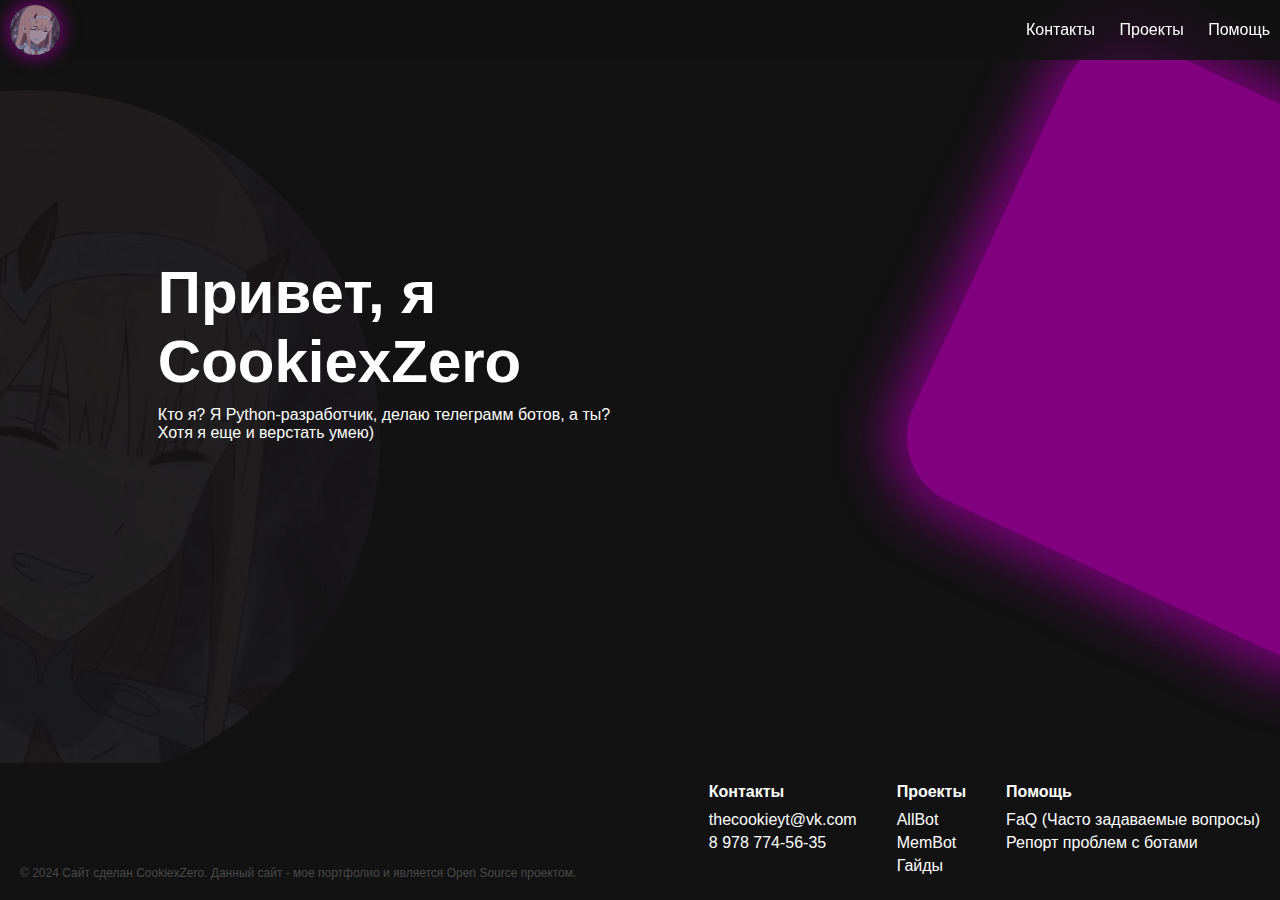
==== index.html @ 5007c191 "first commit" ====
<!DOCTYPE html>
<html lang="ru">
<head>
    <meta charset="UTF-8">
    <meta name="viewport" content="width=device-width, initial-scale=1.0">
    <title>Приветики) Давай знакомиться <3</title>
    <!-- линки файлов хз -->
    <link rel="stylesheet" href="style.css">
    <link rel="stylesheet" href="script.js">
</head>
<body>
    <!-- типо хеадер -->
    <header>
        <img src="img/avatar.jpg" alt="Аватарка" class="avatar">
        <nav>
            <a href="#link1">Контакты</a>
            <a href="#link2">Проекты</a>
            <a href="#link3">Помощь</a>
        </nav>
    </header>
    <div class="content">
        <img src="img/avatar.jpg" alt="Аватарка 2" class="rotated-avatar">

        <div class="text-container">
            <p class="title">Привет, я <br>CookiexZero</p>
            <p class="description">Кто я? Я Python-разработчик, делаю телеграмм ботов, а ты? <br>Хотя я еще и верстать умею)</p>
        </div>
    

        <div class="rotated-square"></div>

<!-- Новый блок со звездой и текстом
<div class="star-container">
    <div class="rotated-star"></div>
    <div class="text-container-star">
        <h2 class="title-star">Заголовок звезды</h2>
        <p class="description-star">Описание звездочки с аналогичным функционалом.</p>
    </div>
</div> -->


    </div>
    <footer>
        <div class="footer-content">
            <div class="footer-section">
                <h4>Контакты</h4>
                <ul>
                    <li><a href="mailto:thecookieyt@vk.com">thecookieyt@vk.com</a></li>
                    <li><a href="tel:+79787745635">8 978 774-56-35</a></li>
                </ul>
            </div>
            <div class="footer-section">
                <h4>Проекты</h4>
                <ul>
                    <li><a href="#">AllBot</a></li>
                    <li><a href="#">MemBot</a></li>
                    <li><a href="#">Гайды</a></li>
                </ul>
            </div>
            <div class="footer-section">
                <h4>Помощь</h4>
                <ul>
                    <li><a href="#">FaQ (Часто задаваемые вопросы)</a></li>
                    <li><a href="#">Репорт проблем с ботами</a></li>
                </ul>
            </div>
        </div>
        <div class="footer-description">
            <p>© 2024 Сайт сделан CookiexZero. Данный сайт - мое портфолио и является Open Source проектом.</p>
        </div>
    </footer>
    
</body>
</html>
---- style.css ----
* {
    margin: 0;
    padding: 0;
    box-sizing: border-box;
}

body {
    font-family: 'Segoe UI', Tahoma, Geneva, Verdana, sans-serif;
    background-color: #121212;
    color: #ffffff;
    overflow-x: hidden;
    display: flex;
    flex-direction: column;
    min-height: 100vh; /* Ensure body takes up full viewport height */
}

header {
    font-family: 'Segoe UI', Tahoma, Geneva, Verdana, sans-serif;
    display: flex;
    justify-content: space-between;
    align-items: center;
    padding: 10px; /* Reduced padding */
    background-color: rgba(18, 18, 18, 0.8);
    position: fixed;
    top: 0;
    left: 0;
    width: 100%;
    height: 60px;
    z-index: 1000;
    backdrop-filter: blur(5px); /* Applied blur to header */
    -webkit-backdrop-filter: blur(5px);
}

.avatar {
    width: 50px;
    height: 50px;
    border-radius: 50%;
    box-shadow: 0 0 15px 5px rgba(128, 0, 128, 0.7);
    transition: transform 0.3s ease;
}

.avatar:hover {
    transform: scale(1.1);
}

nav a {
    margin-left: 20px;
    text-decoration: none;
    color: #ffffff; /* Цвет ссылок */
    font-size: 16px;
}

/* Убираем изменение цвета при наведении */
nav a:hover {
    color: #ffffff; /* Цвет при наведении */
}

/* Убираем фиолетовый цвет для посещённых ссылок */
nav a:visited {
    color: #ffffff; /* Цвет для посещённых ссылок */
}

.rotated-square {
    width: 500px;
    height: 500px;
    background-color: #800080;
    border-radius: 70px;
    position: absolute;
    top: 350px;
    left: 95%;
    transform: translate(-50%, -50%) rotate(25deg);
    box-shadow: 0 0 50px 20px rgba(128, 0, 128, 0.9);
}

.rotated-avatar {
    width: 700px;
    height: 700px;
    border-radius: 50%;
    position: absolute;
    top: 10%;
    left: -25%;
    opacity: 0.1;
    transition: opacity 0.3s ease;
    color: black; /* This doesn't visually do anything since it's a background element */
}

.rotated-avatar:hover {
    opacity: 0.3;
}

.text-container {
    font-family: 'Segoe UI', Tahoma, Geneva, Verdana, sans-serif;
    position: absolute;
    top: 350px;
    left: 30%;
    transform: translate(-50%, -50%);
    text-align: left;
}

.title {
    font-family: 'Segoe UI', Tahoma, Geneva, Verdana, sans-serif;
    font-size: 60px;
    font-weight: 800;
    margin-bottom: 10px;
}

.description {
    font-size: 16px;
}


.content {
    flex: 1;
    padding-top: 60px; /* Space for fixed header */
    padding-bottom: 80px; /* Space for fixed footer */ 
    text-align: left; /* Consistent text alignment */
}


footer {
    background-color: #121212;
    color: #ffffff;
    padding: 20px;
    position: fixed;
    bottom: 0;
    left: 0;
    width: 100%;
    display: flex;
    justify-content: space-between; /* Оставляем это для колонки справа */
    align-items: flex-end; /* Центрируем элементы по вертикали */
    z-index: 1000;
}

.footer-content {
    display: flex;
    justify-content: flex-end; /* Перемещаем колонки вправо */
    flex-grow: 1; /* Позволяем колонкам занимать доступное пространство */
}

.footer-section {
    margin-left: 40px;
}

.footer-section a {
    text-decoration: none; /* Убираем подчеркивание */
    color: #ffffff; /* Цвет ссылок */
}

/* Убираем фиолетовый цвет для посещённых ссылок в футере */
.footer-section a:visited {
    color: #ffffff; /* Цвет для посещённых ссылок */
}

/* Убираем изменение цвета при наведении на ссылки в футере */
.footer-section a:hover {
    color: #ffffff; /* Цвет при наведении */
}

.footer-section h4 {
    font-family: 'Segoe UI', Tahoma, Geneva, Verdana, sans-serif;
    margin-bottom: 10px;
}

.footer-section ul {
    list-style: none;
    padding: 0;
}

.footer-section li {
    margin: 5px 0;
}

.footer-description {
    font-family: 'Segoe UI', Tahoma, Geneva, Verdana, sans-serif;
    margin-top: 20px;
    font-size: 12px;
    text-align: left; /* Выровнять текст влево */
    color: #494949;
    position: absolute; /* Фиксируем позицию описания */
    bottom: 20px; /* Отступ снизу */
    left: 20px; /* Отступ слева */
}

/* .star-container {
    position: relative;
    display: flex;
    align-items: center;
    margin-top: 50px; /* Отступ сверху для разделения */
}

.rotated-star {
    width: 150px; /* Установите размер звезды */
    height: 150px; /* Установите размер звезды */
    background-color: #800080; /* Фиолетовый цвет звезды */
    clip-path: polygon(50% 0%, 61% 35%, 98% 35%, 68% 57%, 79% 91%, 50% 70%, 21% 91%, 32% 57%, 2% 35%, 39% 35%);
    position: absolute;
    left: 20%; /* Положение звезды слева */
    transform: rotate(-15deg); /* Наклон звезды */
    box-shadow: 0 0 50px 20px rgba(128, 0, 128, 0.7); /* Фиолетовая тень */
    transition: transform 0.3s ease; /* Плавное увеличение */
}

.rotated-star:hover {
    transform: scale(1.1) rotate(-15deg); /* Увеличение звезды при наведении */
}

.text-container-star {
    margin-left: 200px; /* Отступ для текста справа */
    text-align: left;
}

.title-star {
    font-family: 'Segoe UI', Tahoma, Geneva, Verdana, sans-serif;
    font-size: 40px; /* Размер заголовка */
    font-weight: 800;
    margin-bottom: 10px;
}

.description-star {
    font-size: 16px; /* Размер описания */
} */
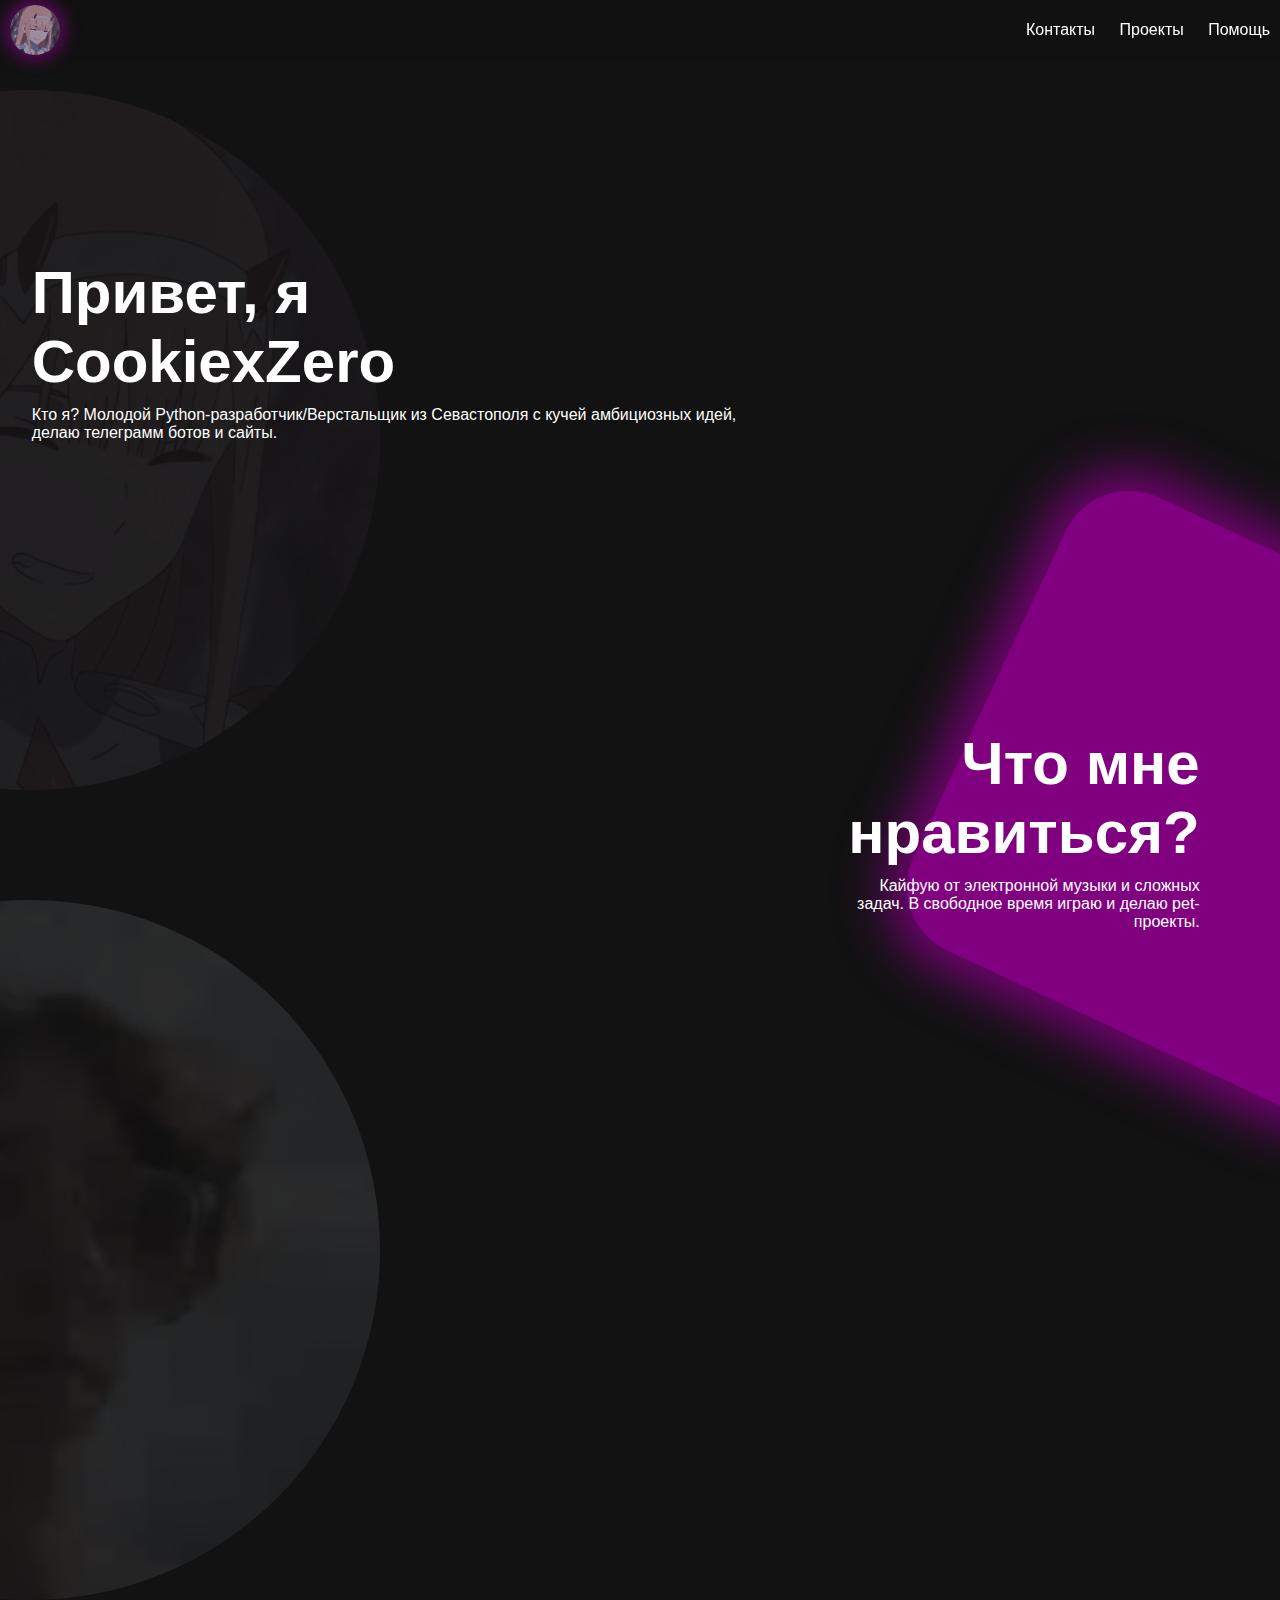
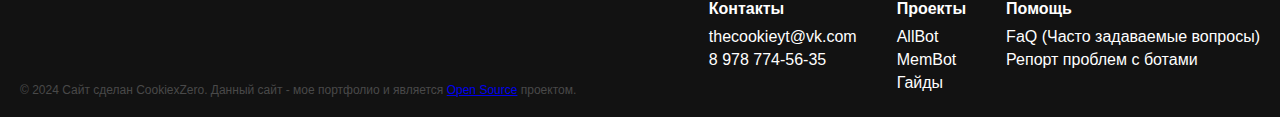
==== commit 26519474: "куча всего + теперь код похож на говно" ====
--- a/index.html
+++ b/index.html
@@ -19,26 +19,25 @@
         </nav>
     </header>
     <div class="content">
-        <img src="img/avatar.jpg" alt="Аватарка 2" class="rotated-avatar">
-
+        <img src="img/avatar.jpg" alt="аватар" class="rotated-avatar">
+        <!-- <img src="img/avatar.jpg" alt="Аватарка 2" class="rotated-avatar rotated-avatar2"> -->
         <div class="text-container">
             <p class="title">Привет, я <br>CookiexZero</p>
-            <p class="description">Кто я? Я Python-разработчик, делаю телеграмм ботов, а ты? <br>Хотя я еще и верстать умею)</p>
+            <p class="description">Кто я? Молодой Python-разработчик/Верстальщик из Севастополя с кучей амбициозных идей, <br>делаю телеграмм ботов и сайты.</p>
         </div>
     
 
         <div class="rotated-square"></div>
-
-<!-- Новый блок со звездой и текстом
-<div class="star-container">
-    <div class="rotated-star"></div>
-    <div class="text-container-star">
-        <h2 class="title-star">Заголовок звезды</h2>
-        <p class="description-star">Описание звездочки с аналогичным функционалом.</p>
+        
     </div>
-</div> -->
-
-
+    <div class="content2">
+    <div class="star-container">
+        <img src="img/photo2.JPG" alt="аватар тг" class="rotated-avatar rotated-avatar2">
+      <div class="text-container-star">
+          <h2 class="title-star">Что мне нравиться?</h2>
+          <p class="description-star">Кайфую от электронной музыки и сложных задач. В свободное время играю и делаю pet-проекты.</p>
+      </div>
+    </div>
     </div>
     <footer>
         <div class="footer-content">
@@ -66,7 +65,7 @@
             </div>
         </div>
         <div class="footer-description">
-            <p>© 2024 Сайт сделан CookiexZero. Данный сайт - мое портфолио и является Open Source проектом.</p>
+            <p>© 2024 Сайт сделан CookiexZero. Данный сайт - мое портфолио и является <a href="https://github.com/CookiexZero/cookiexzeromainsite">Open Source</a> проектом.</p>
         </div>
     </footer>
     
--- a/style.css
+++ b/style.css
@@ -66,7 +66,7 @@
     background-color: #800080;
     border-radius: 70px;
     position: absolute;
-    top: 350px;
+    top: 800px;
     left: 95%;
     transform: translate(-50%, -50%) rotate(25deg);
     box-shadow: 0 0 50px 20px rgba(128, 0, 128, 0.9);
@@ -118,10 +118,10 @@
 
 
 footer {
-    background-color: #121212;
+    /* background-color: #121212; */
     color: #ffffff;
     padding: 20px;
-    position: fixed;
+    position: relative;
     bottom: 0;
     left: 0;
     width: 100%;
@@ -181,41 +181,46 @@
     left: 20px; /* Отступ слева */
 }
 
-/* .star-container {
+.footer-description a:visited {
+    color: #494949;
+}
+
+.star-container {
     position: relative;
     display: flex;
     align-items: center;
     margin-top: 50px; /* Отступ сверху для разделения */
 }
 
-.rotated-star {
-    width: 150px; /* Установите размер звезды */
-    height: 150px; /* Установите размер звезды */
-    background-color: #800080; /* Фиолетовый цвет звезды */
-    clip-path: polygon(50% 0%, 61% 35%, 98% 35%, 68% 57%, 79% 91%, 50% 70%, 21% 91%, 32% 57%, 2% 35%, 39% 35%);
-    position: absolute;
-    left: 20%; /* Положение звезды слева */
-    transform: rotate(-15deg); /* Наклон звезды */
-    box-shadow: 0 0 50px 20px rgba(128, 0, 128, 0.7); /* Фиолетовая тень */
-    transition: transform 0.3s ease; /* Плавное увеличение */
-}
-
-.rotated-star:hover {
-    transform: scale(1.1) rotate(-15deg); /* Увеличение звезды при наведении */
-}
-
 .text-container-star {
-    margin-left: 200px; /* Отступ для текста справа */
-    text-align: left;
+    font-family: 'Segoe UI', Tahoma, Geneva, Verdana, sans-serif;
+    position: absolute;
+    top: 30px;
+    left: 80%;
+    transform: translate(-50%, -50%);
+    text-align: right;
 }
 
 .title-star {
     font-family: 'Segoe UI', Tahoma, Geneva, Verdana, sans-serif;
-    font-size: 40px; /* Размер заголовка */
+    font-size: 60px; /* Размер заголовка */
     font-weight: 800;
     margin-bottom: 10px;
 }
 
 .description-star {
     font-size: 16px; /* Размер описания */
-} */
+}
+.content2 {
+    flex: 1;
+    padding-top: 60px; /* Space for fixed header */
+    padding-bottom: 80px; /* Space for fixed footer */ 
+    text-align: left; /* Consistent text alignment */
+    margin-top: 550px;
+}
+.rotated-avatar2 {
+    /* margin-top: 300px; */
+    position: relative;
+    top: 100px;
+}
+
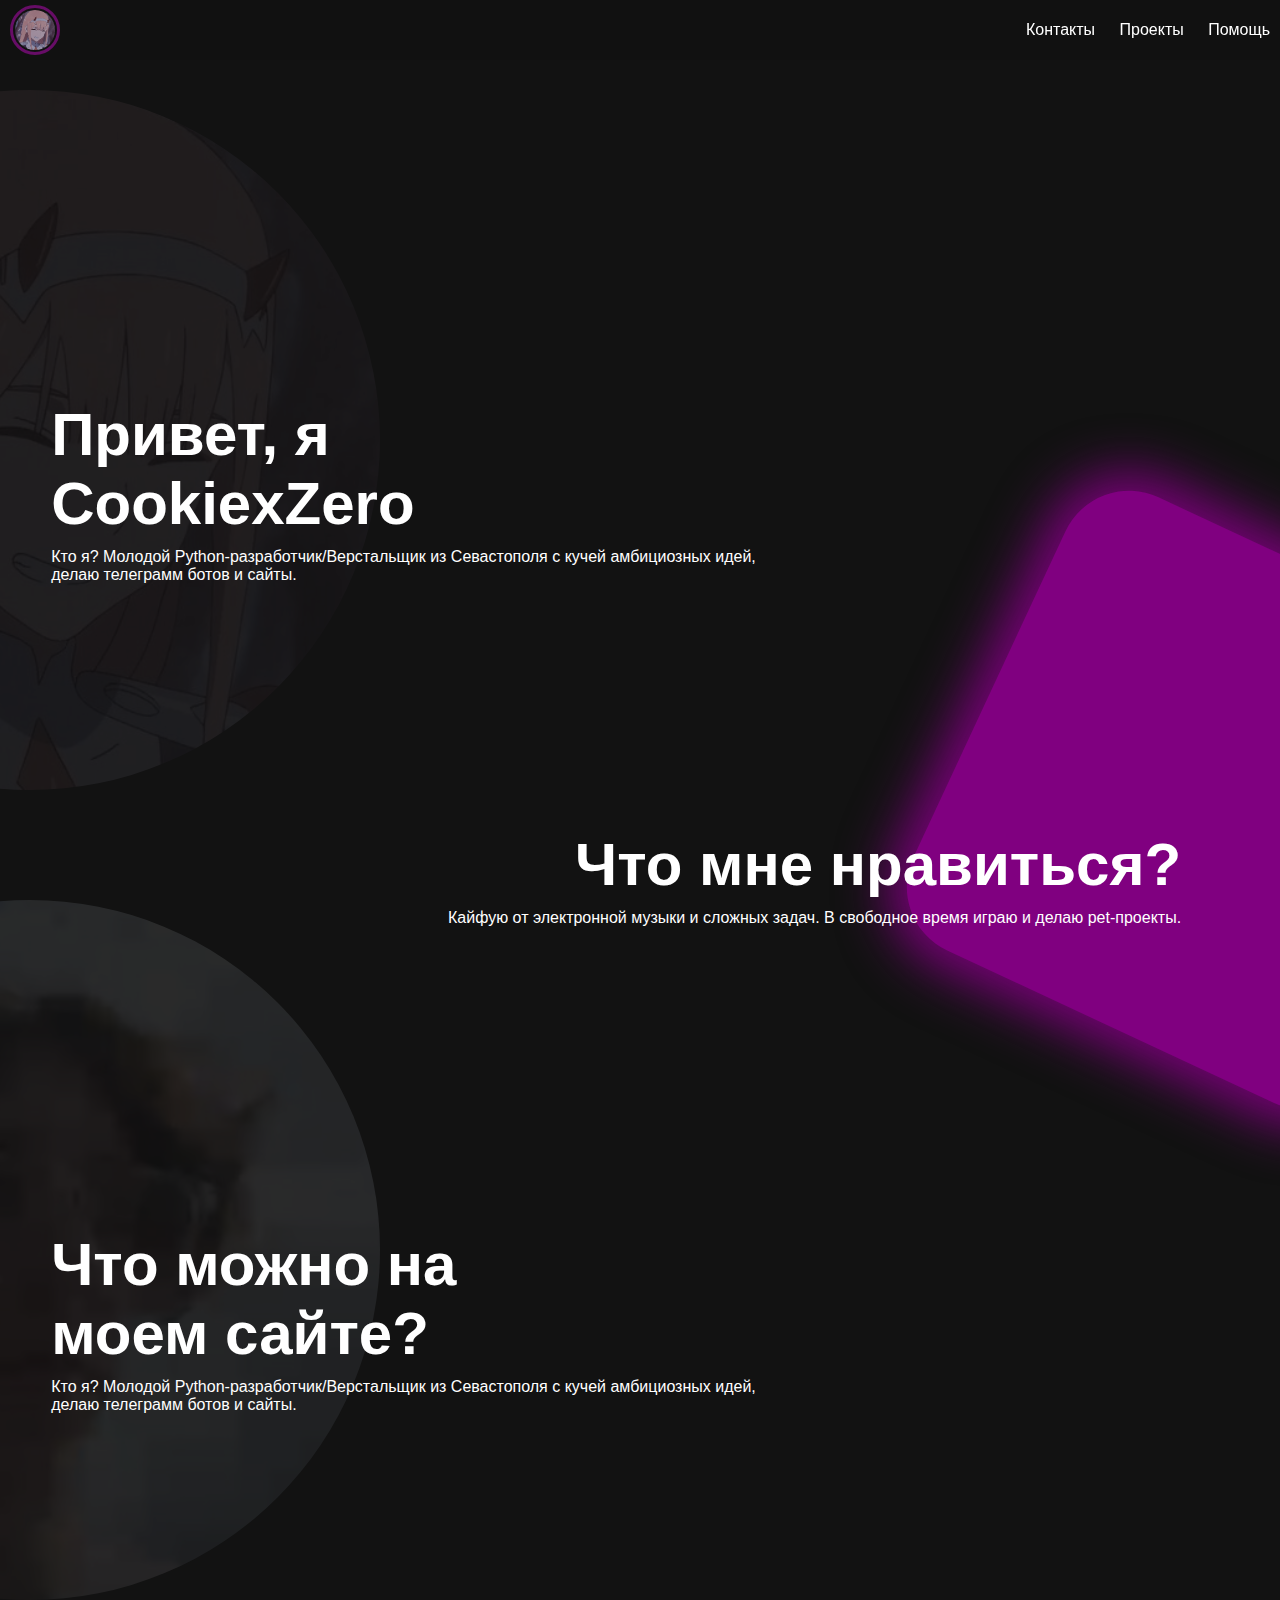
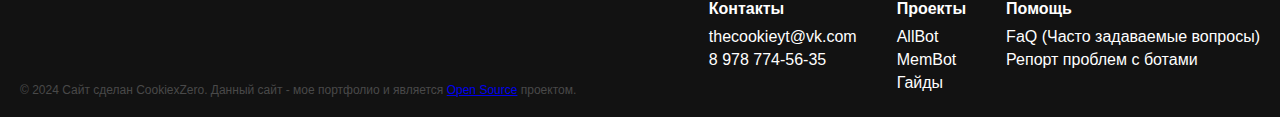
==== commit fb219db0: "промежуток для отката" ====
--- a/index.html
+++ b/index.html
@@ -20,10 +20,11 @@
     </header>
     <div class="content">
         <img src="img/avatar.jpg" alt="аватар" class="rotated-avatar">
-        <!-- <img src="img/avatar.jpg" alt="Аватарка 2" class="rotated-avatar rotated-avatar2"> -->
+        <div class="container1">
         <div class="text-container">
             <p class="title">Привет, я <br>CookiexZero</p>
             <p class="description">Кто я? Молодой Python-разработчик/Верстальщик из Севастополя с кучей амбициозных идей, <br>делаю телеграмм ботов и сайты.</p>
+        </div>
         </div>
     
 
@@ -36,6 +37,10 @@
       <div class="text-container-star">
           <h2 class="title-star">Что мне нравиться?</h2>
           <p class="description-star">Кайфую от электронной музыки и сложных задач. В свободное время играю и делаю pet-проекты.</p>
+      </div>
+      <div class="text3 text-container">
+        <p class="title">Что можно на <br>моем сайте?</p>
+            <p class="description">Кто я? Молодой Python-разработчик/Верстальщик из Севастополя с кучей амбициозных идей, <br>делаю телеграмм ботов и сайты.</p>
       </div>
     </div>
     </div>
@@ -65,7 +70,7 @@
             </div>
         </div>
         <div class="footer-description">
-            <p>© 2024 Сайт сделан CookiexZero. Данный сайт - мое портфолио и является <a href="https://github.com/CookiexZero/cookiexzeromainsite">Open Source</a> проектом.</p>
+            <p>© 2024 Сайт сделан CookiexZero. Данный сайт - мое портфолио и является <a href="https://github.com/CookiexZero/cookiexzeromainsite" target="_blank">Open Source</a> проектом.</p>
         </div>
     </footer>
     
--- a/style.css
+++ b/style.css
@@ -35,9 +35,12 @@
     width: 50px;
     height: 50px;
     border-radius: 50%;
-    box-shadow: 0 0 15px 5px rgba(128, 0, 128, 0.7);
     transition: transform 0.3s ease;
-}
+    position: relative;
+    border: 3px solid rgba(139, 12, 139, 0.7); /* Фиолетовая обводка вокруг аватарки */
+    padding: 2px; /* Отступ между аватаркой и обводкой */
+}
+
 
 .avatar:hover {
     transform: scale(1.1);
@@ -91,10 +94,11 @@
 .text-container {
     font-family: 'Segoe UI', Tahoma, Geneva, Verdana, sans-serif;
     position: absolute;
-    top: 350px;
-    left: 30%;
-    transform: translate(-50%, -50%);
+    top: 400px;
+    /* left: 30%; */
+    /* transform: translate(-50%, -50%); */
     text-align: left;
+    margin-left: 4%;
 }
 
 .title {
@@ -196,8 +200,8 @@
     font-family: 'Segoe UI', Tahoma, Geneva, Verdana, sans-serif;
     position: absolute;
     top: 30px;
-    left: 80%;
-    transform: translate(-50%, -50%);
+    left: 35%;
+    /* transform: translate(-50%, -50%); */
     text-align: right;
 }
 
@@ -224,3 +228,6 @@
     top: 100px;
 }
 
+.text3 {
+    top: 430px;
+}
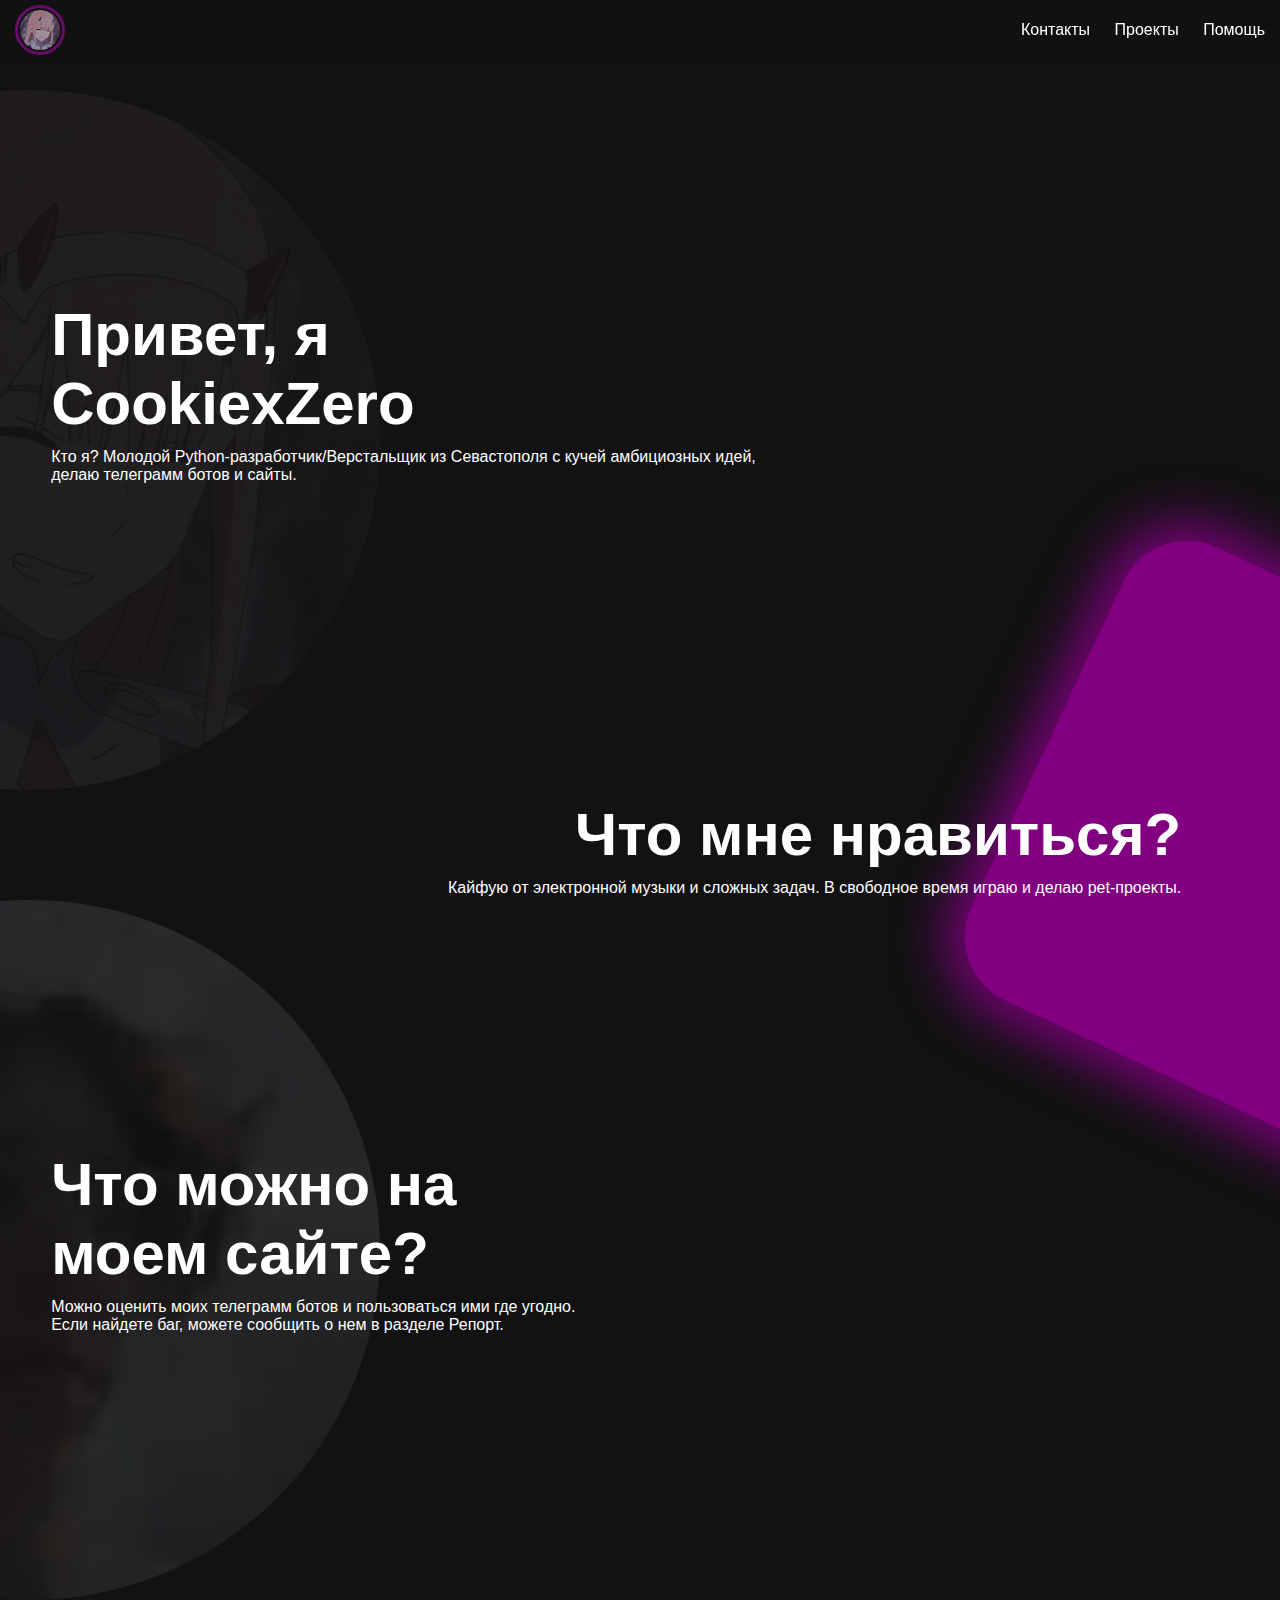
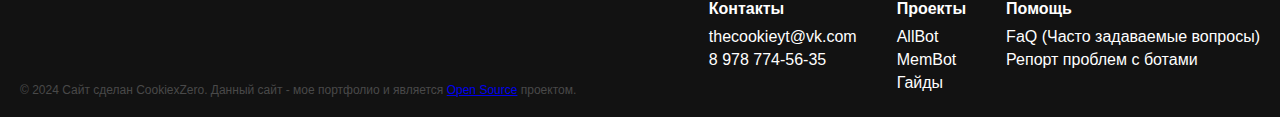
==== commit 3c208c13: "эщкере все кайфц" ====
--- a/index.html
+++ b/index.html
@@ -34,15 +34,16 @@
     <div class="content2">
     <div class="star-container">
         <img src="img/photo2.JPG" alt="аватар тг" class="rotated-avatar rotated-avatar2">
-      <div class="text-container-star">
+    </div>  
+        <div class="text-container-star">
           <h2 class="title-star">Что мне нравиться?</h2>
           <p class="description-star">Кайфую от электронной музыки и сложных задач. В свободное время играю и делаю pet-проекты.</p>
       </div>
       <div class="text3 text-container">
         <p class="title">Что можно на <br>моем сайте?</p>
-            <p class="description">Кто я? Молодой Python-разработчик/Верстальщик из Севастополя с кучей амбициозных идей, <br>делаю телеграмм ботов и сайты.</p>
+            <p class="description">Можно оценить моих телеграмм ботов и пользоваться ими где угодно. <br>Если найдете баг, можете сообщить о нем в разделе Репорт.</p>
       </div>
-    </div>
+    
     </div>
     <footer>
         <div class="footer-content">
--- a/style.css
+++ b/style.css
@@ -19,7 +19,7 @@
     display: flex;
     justify-content: space-between;
     align-items: center;
-    padding: 10px; /* Reduced padding */
+    padding: 15px; /* Reduced padding */
     background-color: rgba(18, 18, 18, 0.8);
     position: fixed;
     top: 0;
@@ -27,8 +27,7 @@
     width: 100%;
     height: 60px;
     z-index: 1000;
-    backdrop-filter: blur(5px); /* Applied blur to header */
-    -webkit-backdrop-filter: blur(5px);
+    backdrop-filter: blur(6px); /* Applied blur to header */
 }
 
 .avatar {
@@ -69,10 +68,15 @@
     background-color: #800080;
     border-radius: 70px;
     position: absolute;
-    top: 800px;
-    left: 95%;
-    transform: translate(-50%, -50%) rotate(25deg);
+    top: 600px;
+    left: 80%;
+    transform: rotate(25deg);
+    transition: transform 0.3s ease;
     box-shadow: 0 0 50px 20px rgba(128, 0, 128, 0.9);
+}
+
+.rotated-square:hover {
+    transform: rotate(30deg);
 }
 
 .rotated-avatar {
@@ -94,7 +98,7 @@
 .text-container {
     font-family: 'Segoe UI', Tahoma, Geneva, Verdana, sans-serif;
     position: absolute;
-    top: 400px;
+    top: 300px;
     /* left: 30%; */
     /* transform: translate(-50%, -50%); */
     text-align: left;
@@ -190,7 +194,7 @@
 }
 
 .star-container {
-    position: relative;
+    /* position: relative; */
     display: flex;
     align-items: center;
     margin-top: 50px; /* Отступ сверху для разделения */
@@ -199,10 +203,11 @@
 .text-container-star {
     font-family: 'Segoe UI', Tahoma, Geneva, Verdana, sans-serif;
     position: absolute;
-    top: 30px;
+    top: 800px;
     left: 35%;
     /* transform: translate(-50%, -50%); */
     text-align: right;
+    margin-right: 4%;
 }
 
 .title-star {
@@ -229,5 +234,5 @@
 }
 
 .text3 {
-    top: 430px;
-}
+    top: 1150px;
+}
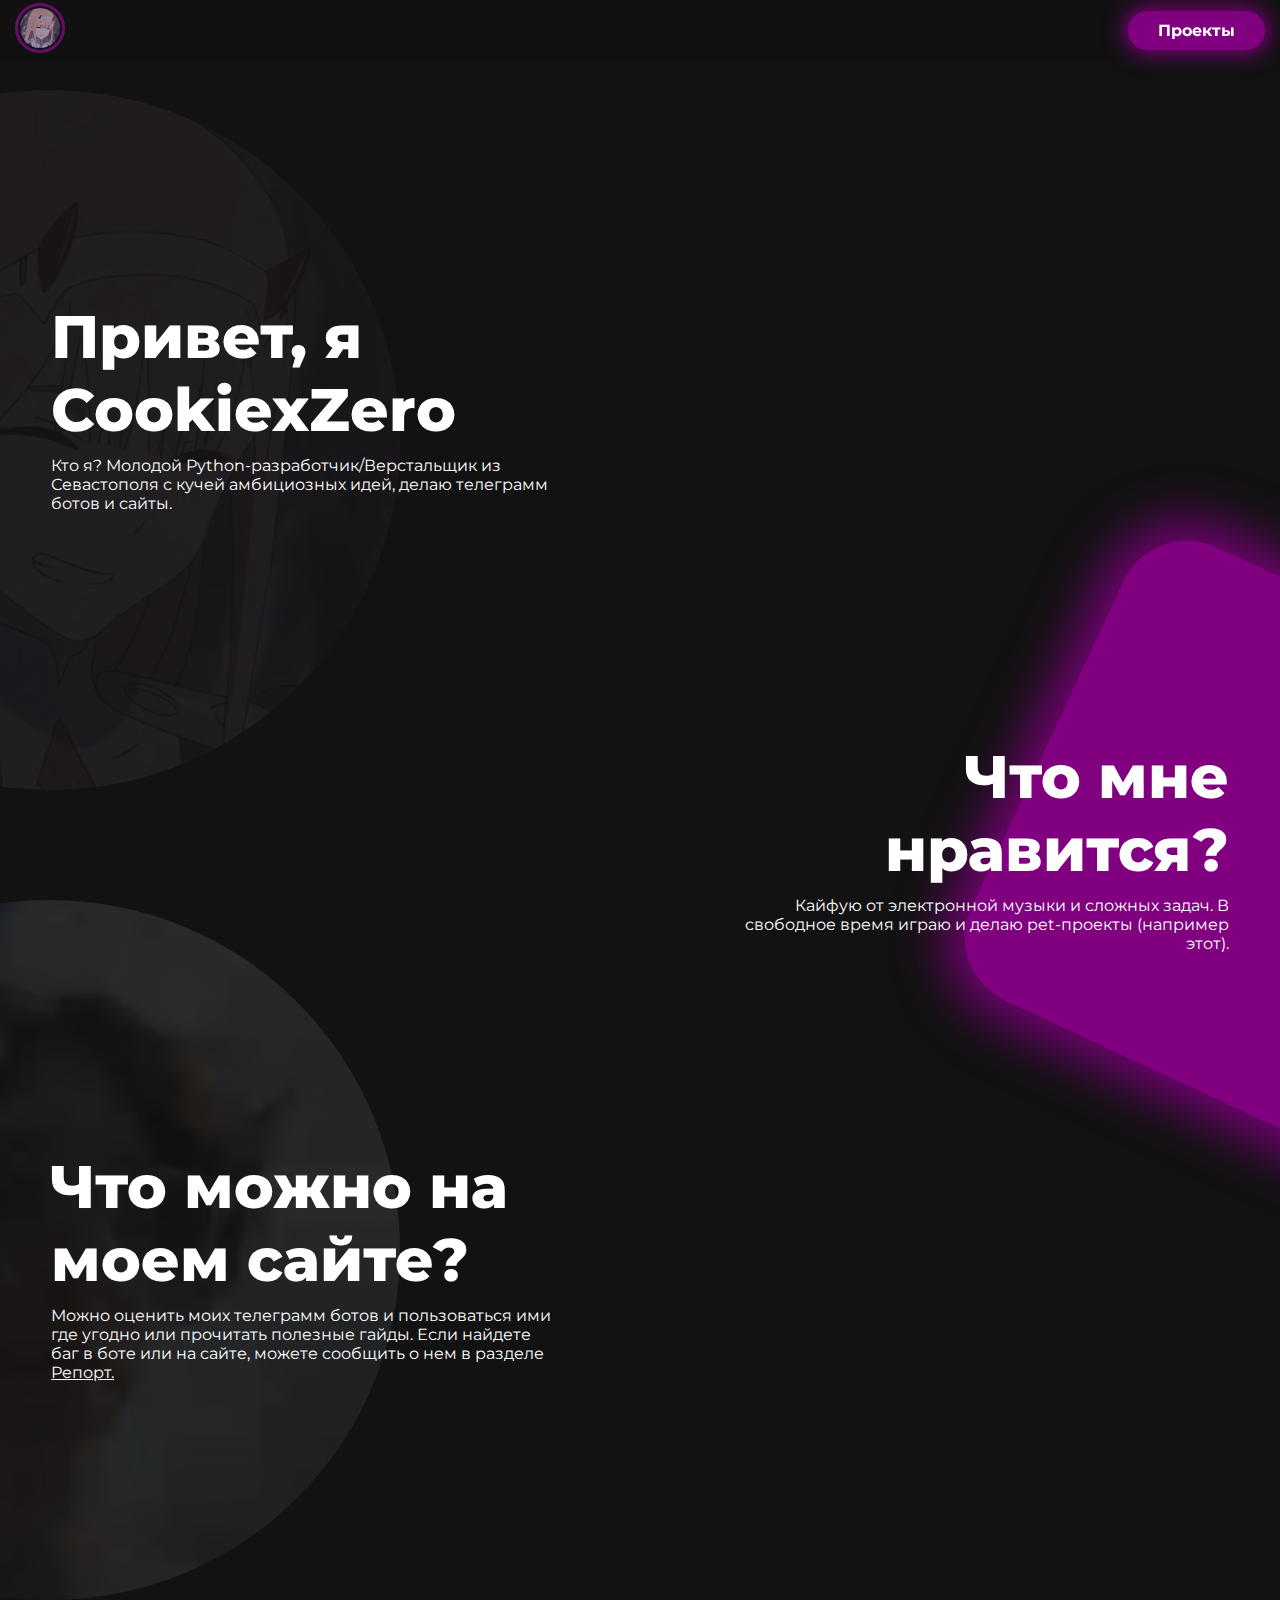
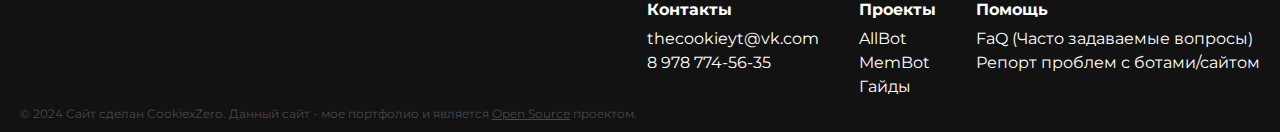
==== commit 56b27b86: "изменение струкруты сайта под хостинг, попытка создать моб версию, мелкие исправления" ====
--- a/index.html
+++ b/index.html
@@ -1,79 +1,19 @@
 <!DOCTYPE html>
 <html lang="ru">
 <head>
+    <meta http-equiv="refresh" content="0;url=/main/main.html">
     <meta charset="UTF-8">
     <meta name="viewport" content="width=device-width, initial-scale=1.0">
     <title>Приветики) Давай знакомиться <3</title>
-    <!-- линки файлов хз -->
-    <link rel="stylesheet" href="style.css">
-    <link rel="stylesheet" href="script.js">
+    <!-- линки хз -->
+    <link rel="icon" href="/img/favicon.ico">
+    <link rel="stylesheet" href="/css/style.css">
+    <link rel="preconnect" href="https://fonts.googleapis.com">
+    <link rel="preconnect" href="https://fonts.gstatic.com" crossorigin>
+    <link href="https://fonts.googleapis.com/css2?family=Montserrat:ital,wght@0,100..900;1,100..900&display=swap" rel="stylesheet">
 </head>
 <body>
-    <!-- типо хеадер -->
-    <header>
-        <img src="img/avatar.jpg" alt="Аватарка" class="avatar">
-        <nav>
-            <a href="#link1">Контакты</a>
-            <a href="#link2">Проекты</a>
-            <a href="#link3">Помощь</a>
-        </nav>
-    </header>
-    <div class="content">
-        <img src="img/avatar.jpg" alt="аватар" class="rotated-avatar">
-        <div class="container1">
-        <div class="text-container">
-            <p class="title">Привет, я <br>CookiexZero</p>
-            <p class="description">Кто я? Молодой Python-разработчик/Верстальщик из Севастополя с кучей амбициозных идей, <br>делаю телеграмм ботов и сайты.</p>
-        </div>
-        </div>
-    
-
-        <div class="rotated-square"></div>
-        
-    </div>
-    <div class="content2">
-    <div class="star-container">
-        <img src="img/photo2.JPG" alt="аватар тг" class="rotated-avatar rotated-avatar2">
-    </div>  
-        <div class="text-container-star">
-          <h2 class="title-star">Что мне нравиться?</h2>
-          <p class="description-star">Кайфую от электронной музыки и сложных задач. В свободное время играю и делаю pet-проекты.</p>
-      </div>
-      <div class="text3 text-container">
-        <p class="title">Что можно на <br>моем сайте?</p>
-            <p class="description">Можно оценить моих телеграмм ботов и пользоваться ими где угодно. <br>Если найдете баг, можете сообщить о нем в разделе Репорт.</p>
-      </div>
-    
-    </div>
-    <footer>
-        <div class="footer-content">
-            <div class="footer-section">
-                <h4>Контакты</h4>
-                <ul>
-                    <li><a href="mailto:thecookieyt@vk.com">thecookieyt@vk.com</a></li>
-                    <li><a href="tel:+79787745635">8 978 774-56-35</a></li>
-                </ul>
-            </div>
-            <div class="footer-section">
-                <h4>Проекты</h4>
-                <ul>
-                    <li><a href="#">AllBot</a></li>
-                    <li><a href="#">MemBot</a></li>
-                    <li><a href="#">Гайды</a></li>
-                </ul>
-            </div>
-            <div class="footer-section">
-                <h4>Помощь</h4>
-                <ul>
-                    <li><a href="#">FaQ (Часто задаваемые вопросы)</a></li>
-                    <li><a href="#">Репорт проблем с ботами</a></li>
-                </ul>
-            </div>
-        </div>
-        <div class="footer-description">
-            <p>© 2024 Сайт сделан CookiexZero. Данный сайт - мое портфолио и является <a href="https://github.com/CookiexZero/cookiexzeromainsite" target="_blank">Open Source</a> проектом.</p>
-        </div>
-    </footer>
-    
+<!-- js конектим))) -->
+    <script src="/js/script.js"></script>
 </body>
 </html>--- a/css/style.css
+++ b/css/style.css
@@ -0,0 +1,277 @@
+/* @import url('https://fonts.googleapis.com/css2?family=Montserrat:ital,wght@0,100..900;1,100..900&display=swap'); */
+
+* {
+    margin: 0;
+    padding: 0;
+    box-sizing: border-box;
+}
+
+body {
+    font-family: Montserrat, sans-serif;
+    background-color: #121212;
+    color: #ffffff;
+    overflow-x: hidden;
+    display: flex;
+    flex-direction: column;
+    min-height: 100vh;
+}
+
+body p, h1, h2, h3, h4, h5, h6 {
+    cursor: context-menu;
+}
+
+header {
+     
+    display: flex;
+    justify-content: space-between;
+    align-items: center;
+    padding: 15px;
+    background-color: rgba(18, 18, 18, 0.8);
+    position: fixed;
+    top: 0;
+    left: 0;
+    width: 100%;
+    height: 60px;
+    z-index: 1000;
+    backdrop-filter: blur(6px);
+}
+
+.avatar {
+    width: 50px;
+    height: 50px;
+    border-radius: 50%;
+    transition: transform 0.3s ease-in-out;
+    position: relative;
+    border: 3px solid rgba(139, 12, 139, 0.7); /* Фиолетовая обводка вокруг аватарки */
+    padding: 2px; /* Отступ между аватаркой и обводкой */
+}
+
+
+.avatar:hover {
+    transform: scale(1.1);
+}
+
+nav a {
+    margin-left: 20px;
+    text-decoration: none;
+    color: #ffffff;
+    font-size: 16px;
+}
+
+nav a:hover {
+    color: #ffffff;
+}
+
+nav a:visited {
+    color: #ffffff;
+}
+
+.rotated-square {
+    width: 500px;
+    height: 500px;
+    background-color: #800080;
+    border-radius: 70px;
+    position: absolute;
+    top: 600px;
+    left: 80%;
+    transform: rotate(25deg);
+    transition: transform 0.3s ease-in-out;
+    box-shadow: 0 0 50px 20px rgba(128, 0, 128, 0.9);
+}
+
+.rotated-square:hover {
+    transform: rotate(30deg);
+}
+
+.rotated-avatar {
+    width: 700px;
+    height: 700px;
+    border-radius: 50%;
+    position: absolute;
+    top: 10%;
+    left: -300px;
+    opacity: 0.1;
+    transition: all 0.3s ease-in-out;
+    color: black;
+}
+
+.rotated-avatar:hover {
+    opacity: 0.3;
+    transform: scale(0.99);
+}
+
+.text-container {
+     
+    position: absolute;
+    top: 300px;
+    text-align: left;
+    margin-left: 4%;
+}
+
+.title {
+     
+    font-size: 60px;
+    font-weight: 800;
+    margin-bottom: 10px;
+}
+
+.description a:visited {
+    color: #ffffff;
+}
+
+.description {
+    font-size: 16px;
+}
+
+
+.content {
+    flex: 1;
+    padding-top: 60px; /* Space for fixed header */
+    padding-bottom: 80px; /* Space for fixed footer */ 
+    text-align: left; /* Consistent text alignment */
+}
+
+
+footer {
+    /* background-color: #121212; */
+    color: #ffffff;
+    padding-top: 20px;
+    padding-right: 20px;
+    padding-bottom: 35px;
+    padding-left: 20px;
+    position: relative;
+    bottom: 0;
+    left: 0;
+    width: 100%;
+    display: flex;
+    justify-content: space-between; /* Оставляем это для колонки справа */
+    align-items: flex-end; /* Центрируем элементы по вертикали */
+    z-index: 1000;
+}
+
+.footer-content {
+    display: flex;
+    justify-content: flex-end; /* Перемещаем колонки вправо */
+    flex-grow: 1; /* Позволяем колонкам занимать доступное пространство */
+}
+
+.footer-section {
+    margin-left: 40px;
+}
+
+.footer-section a {
+    text-decoration: none;
+    color: #ffffff;
+}
+
+
+.footer-section a:visited {
+    color: #ffffff;
+}
+
+
+.footer-section a:hover {
+    color: #ffffff; 
+}
+
+.footer-section h4 {
+     
+    margin-bottom: 10px;
+}
+
+.footer-section ul {
+    list-style: none;
+    padding: 0;
+}
+
+.footer-section li {
+    margin: 5px 0;
+}
+
+.footer-description {
+     
+    margin-top: 20px;
+    font-size: 12px;
+    text-align: left;
+    color: #494949;
+    position: absolute;
+    bottom: 15px;
+    left: 20px;
+}
+
+.footer-description a:visited {
+    color: #494949;
+}
+
+.footer-description a {
+    color: #494949;
+}
+
+.star-container {
+    display: flex;
+    align-items: center;
+    margin-top: 50px;
+}
+
+.text-container-star {
+    position: absolute;
+    top: 740px;
+    right: 0;
+    text-align: right;
+    margin-right: 4%;
+}
+
+.title-star {
+     
+    font-size: 60px;
+    font-weight: 800;
+    margin-bottom: 10px;
+}
+
+.description-star {
+    font-size: 16px;
+}
+.content2 {
+    flex: 1;
+    padding-top: 60px;
+    padding-bottom: 80px;
+    text-align: left;
+    margin-top: 550px;
+}
+.rotated-avatar2 {
+
+    position: relative;
+    top: 100px;
+}
+
+.text3 {
+    top: 1150px;
+}
+
+.text3 a{
+    color: #ffffff;
+}
+
+.button52 {
+    display: inline-flex;
+    background-color: #800080;
+    border-radius: 20px;
+    box-shadow: 0 0 20px 5px rgba(128, 0, 128, 0.9);
+    opacity: 1.0;
+    transition: all 0.2s ease-in-out;
+    text-align: center;
+    align-items: center;
+    padding: 10px 30px;
+    cursor: pointer;
+    font-size: 16px;
+    font-weight: 700;
+}
+
+.button52:hover {
+    opacity: 0.7;
+    transform: scale(0.98);
+}
+
+.description, .title, .text-container-star {
+    width: 500px;
+}